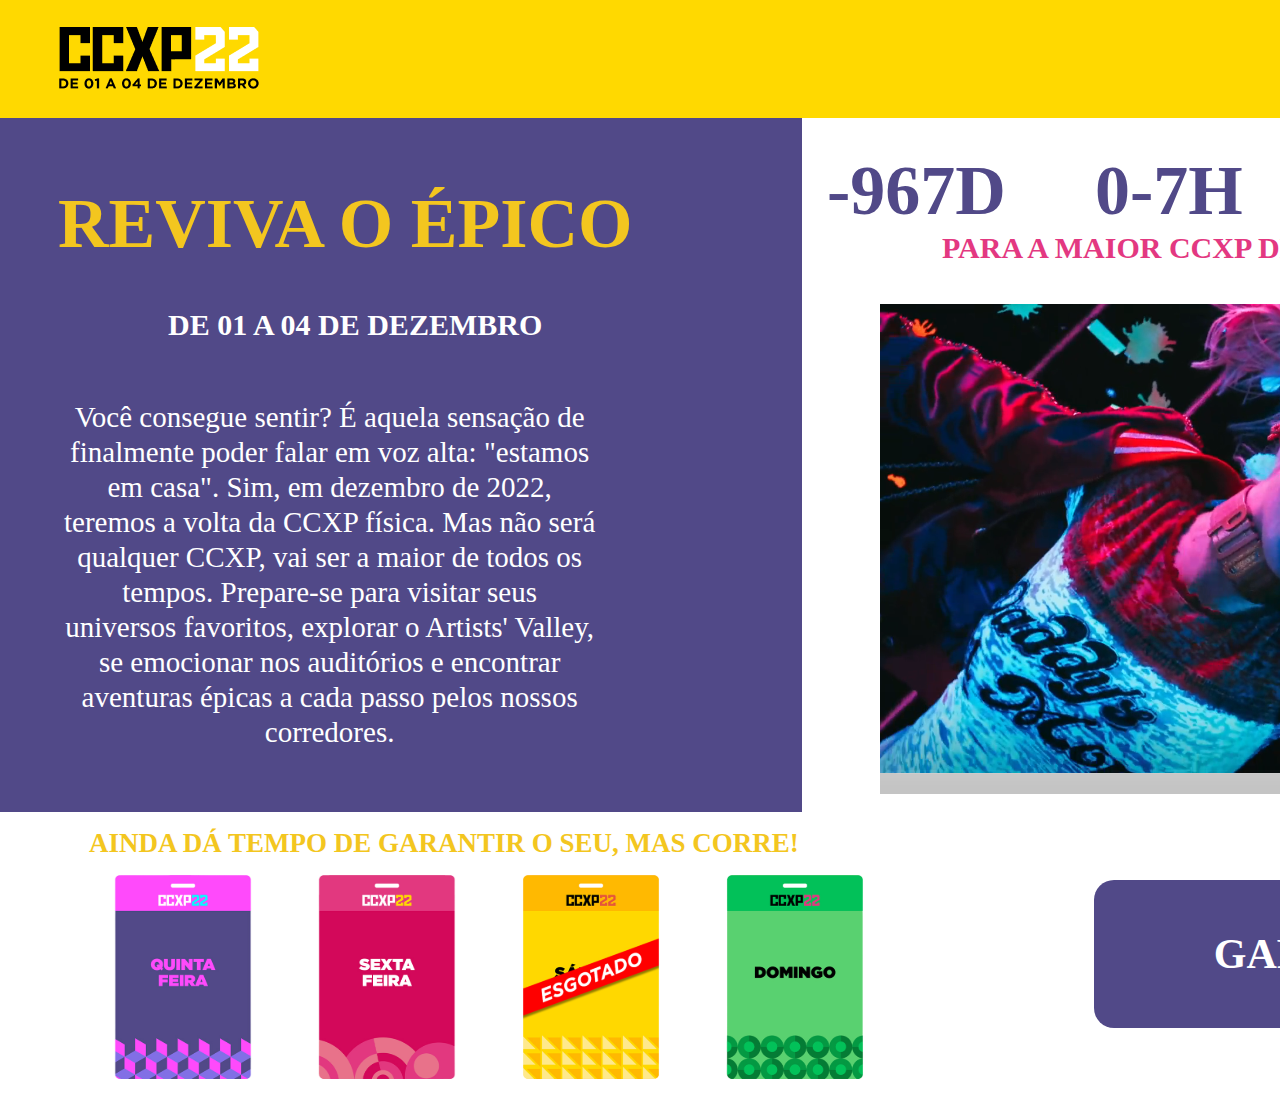
==== Index.html @ 61099a49 "Meu Projeto CCXP" ====
<!DOCTYPE html>
<html lang="pt-br">
<head>
    <meta charset="UTF-8">
    <meta http-equiv="X-UA-Compatible" content="IE=edge">
    <meta name="viewport" content="width=device-width, initial-scale=1.0">
    <title> CCXP </title>
    <link rel="stylesheet" href="Style.css">
</head>
<body>
    <header>
        <img id="ccxp" src="Imagens/ccxp 2 1.svg">
    </header>
    <section class="colunas">
    <div id="blckrox">
        <div>
            <h1 id="titt">REVIVA O ÉPICO</h1>

            <h3 id="subtt">DE 01 A 04 DE DEZEMBRO</h3>
        </div>
        <div>
            <p id="texto">
                Você consegue sentir? É aquela sensação de <br>
                finalmente poder falar em voz alta: "estamos <br> 
                em casa". Sim, em dezembro de 2022, <br>
                teremos a volta da CCXP física. Mas não será <br>
                qualquer CCXP, vai ser a maior de todos os<br> 
                tempos. Prepare-se para visitar seus <br>
                universos favoritos, explorar o Artists' Valley, <br> 
                se emocionar nos auditórios e encontrar <br> 
                aventuras épicas a cada passo pelos nossos <br>
                corredores.
            </p>
        </div>

    </div id="blckwht">
    
        <div class="timer">
            <h1 id="dia"> 00D </h1>
            <h1 id="hora"> 00H </h1>
            <h1 id="minuto"> 00M </h1>
            <h1 id="segundo"> 00S </h1>
            <p id="msgvid"> PARA A MAIOR CCXP DE TODOS OS TEMPOS</p>
            <video autoplay loop muted controls="false"><source src="Video/Arlequina.mp4" type="video/mp4"></video>
            <section >
                <h3 id="msging"> AINDA DÁ TEMPO DE GARANTIR O SEU, MAS CORRE! </h3>
                <ul>
                    <li><img class="ingressos" id="ing1" src="Imagens/image 5.svg"></li>
                    <li><img class="ingressos" id="ing2" src="Imagens/image 3.svg"></li>
                    <li><img class="ingressos" id="ing3" src="Imagens/image 2.svg"></li>
                    <li><img class="ingressos" id="ing4" src="Imagens/image 4.svg"></li>
                </ul>
                <button > GARANTA O SEU! </button>
            </section>
        </div>
    </section>
    <script src="Script.js"></script>
</body>
</html>
---- Style.css ----
*{
    font-family: 'Verdana';
    color: black;
    font-style: normal;
    margin: 0;
    height: 500px;
}

header {
    width: 100%;
    height: 118px;
    background: #FFD900;
}

#ccxp {
    padding: 27px 0px 0px 58px;
    width: 202px;
    height: 63px;
}

#blckrox {
    width: 802px;
    height: 694px;
    background-color: #514988;
}

.colunas {
    display: grid;
    grid-auto-flow: column;
}

#titt {
    position: absolute;
    width: 676px;
    height: 149px;
    left: 58px;
    top: 149px;
    font-weight: 700;
    font-size: 70px;
    line-height: 85px;
    display: flex;
    align-items: center;
    text-align: center;
    color: #F3C61F;
}

#subtt {
    position: absolute;
    color: #ffffff;
    width: 676px;
    height: 149px;
    left: 168px;
    top: 250px;
    font-weight: 700;
    font-size: 30px;
    line-height: 85px;
    display: flex;
    align-items: center;
    text-align: center;
    
}

#texto {
    position: absolute;
    width: 678px;
    height: 350px;
    left: 64px;
    top: 400px;

    font-weight: 400;
    font-size: 29px;
    line-height: 35px;
    display: flex;
    align-items: center;
    text-align: center;
    color: #ffffff;
}

#dia { 
    position: absolute;
    width: 239px;
    height: 175px;
    left: 802px;
    top: 103px;
    font-weight: 700;
    font-size: 70px;
    line-height: 85px;
    display: flex;
    align-items: center;
    text-align: center;
    color: #514988;
    padding: 0px 0px 0px 25px;
}

#hora {
    position: absolute;
    width: 270px;
    height: 175px;
    left: 1050px;
    top: 103px;
    font-weight: 700;
    font-size: 70px;
    line-height: 85px;
    display: flex;
    align-items: center;
    text-align: center;
    color: #514988;
    padding: 0px 0px 0px 45px;
}

#minuto{
    position: absolute;
    width: 270px;
    height: 175px;
    left: 1300px;
    top: 103px;
    font-weight: 700;
    font-size: 70px;
    line-height: 85px;
    display: flex;
    align-items: center;
    text-align: center;
    color: #514988;
    padding: 0px 0px 0px 40px;
} 

#segundo{
    position: absolute;
    width: 239px;
    height: 175px;
    left: 1530px;
    top: 103px;
    font-weight: 700;
    font-size: 70px;
    line-height: 85px;
    display: flex;
    align-items: center;
    text-align: center;
    color: #514988;
    padding: 0px 0px 0px 40px;
}

#msgvid {
    font-weight: 700;
    color: #E33881;
    font-size: 30px;
    line-height: 36px;
    text-align: center;
    position: absolute;
    width: 741px;
    height: 36px;
    left: 942px;
    top: 230px;

    display: flex;
    align-items: center;
    text-align: center;

    color: #E33881;
}

#msging {
    position: absolute;
    width: 800px;
    height: 33px;
    left: 89px;
    top: 827px;

    font-family: 'Verdana';
    font-style: normal;
    font-weight: 700;
    font-size: 27px;
    line-height: 33px;

    display: flex;
    align-items: center;
    text-align: center;

    color: #F3C61F;
}

ul {
    list-style-type: none;
    display: flex;
}

li {
    display: flex;
    text-align: center;
    width: 204px;
    height: 204px;
    font-family: 'Raleway';
    font-size: 36px;
}

#ing1 {
    position: absolute;
    width: 204px;
    height: 204px;
    left: 81px;
    top: 875px;
}

#ing2 {
    position: absolute;
    width: 204px;
    height: 204px;
    left: 285px;
    top: 875px;
}

#ing3 {
    position: absolute;
    width: 204px;
    height: 204px;
    left: 489px;
    top: 875px;
}

#ing4 {
    position: absolute;
    width: 204px;
    height: 204px;
    left: 693px;
    top: 875px;
}

video{
    position: absolute;
    width: 880px;
    height: 510px;
    left: 880px;
    top: 284px;
    
}

button {
    display: block;
    font-size: 42px;
    border:0;
    color: #ffffff;
    background-color: #514988;
    border-radius: 20px;
    font-weight: bold;
    transition: all ease 0.3s;
    position: absolute;
    width: 596px;
    height: 148px;
    left: 1094px;
    top: 880px;
}

button:hover {
    background-color: #F3C61F;
}
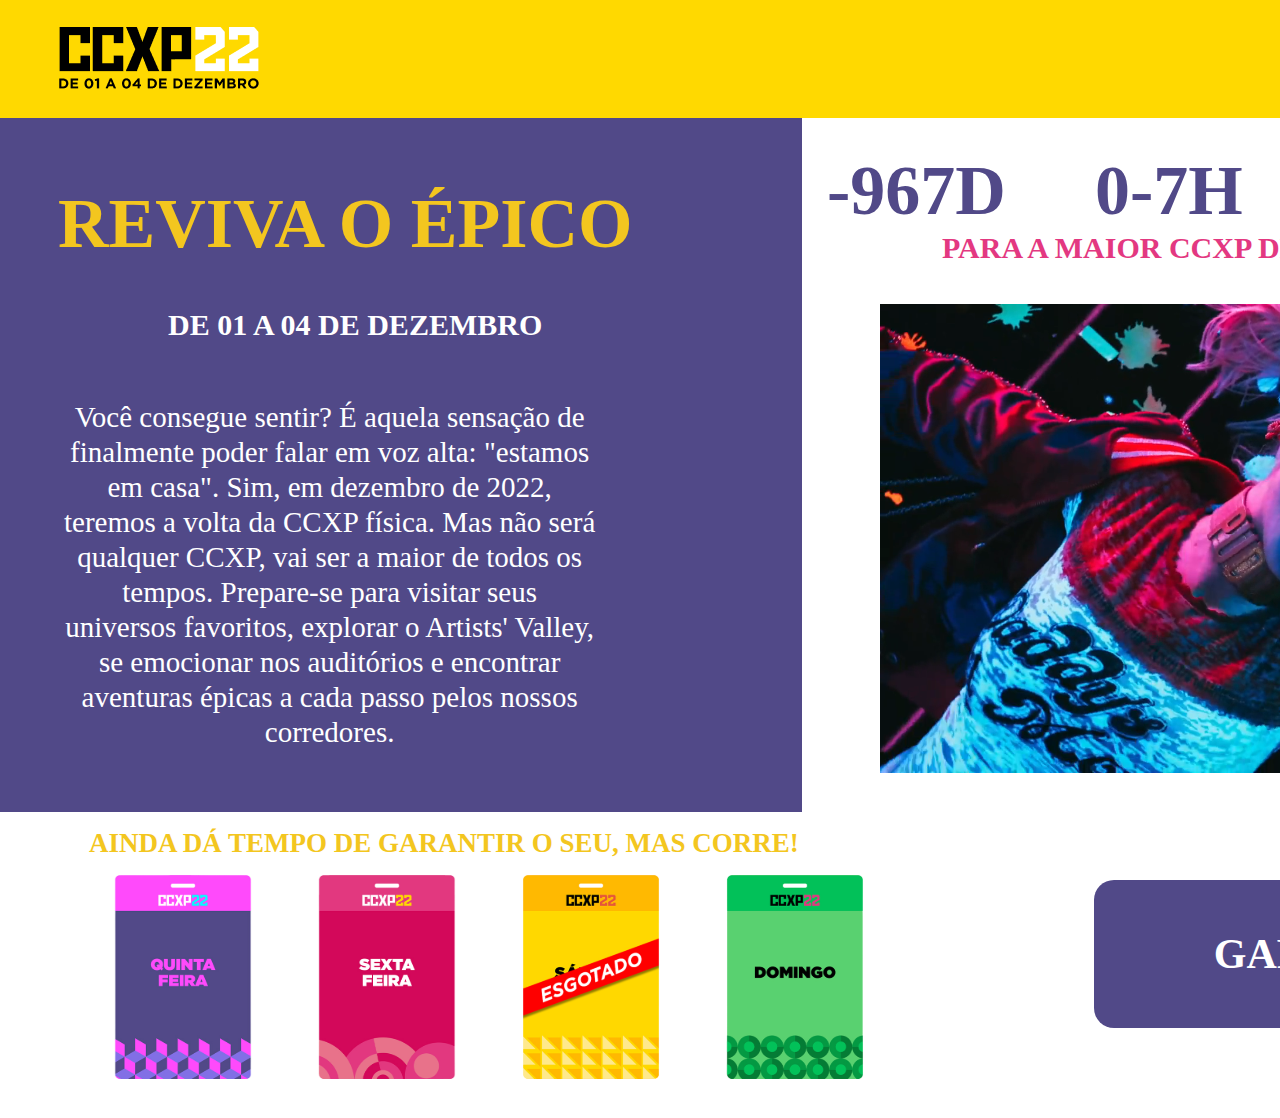
==== commit 86a99ce0: "excluindo algumas tag" ====
--- a/Index.html
+++ b/Index.html
@@ -33,15 +33,15 @@
             </p>
         </div>
 
-    </div id="blckwht">
+    </div>
     
-        <div class="timer">
-            <h1 id="dia"> 00D </h1>
-            <h1 id="hora"> 00H </h1>
-            <h1 id="minuto"> 00M </h1>
-            <h1 id="segundo"> 00S </h1>
+        <div>
+            <h1 id="dia"> 00 </h1>
+            <h1 id="hora"> 00 </h1>
+            <h1 id="minuto"> 00 </h1>
+            <h1 id="segundo"> 00 </h1>
             <p id="msgvid"> PARA A MAIOR CCXP DE TODOS OS TEMPOS</p>
-            <video autoplay loop muted controls="false"><source src="Video/Arlequina.mp4" type="video/mp4"></video>
+            <video autoplay loop muted ><source src="Video/Arlequina.mp4" type="video/mp4"></video>
             <section >
                 <h3 id="msging"> AINDA DÁ TEMPO DE GARANTIR O SEU, MAS CORRE! </h3>
                 <ul>
--- a/Style.css
+++ b/Style.css
@@ -4,31 +4,27 @@
     font-style: normal;
     margin: 0;
     height: 500px;
-}
-
+    color: #ffffff;
+}
 header {
     width: 100%;
     height: 118px;
     background: #FFD900;
 }
-
 #ccxp {
     padding: 27px 0px 0px 58px;
     width: 202px;
     height: 63px;
 }
-
 #blckrox {
     width: 802px;
     height: 694px;
     background-color: #514988;
 }
-
 .colunas {
     display: grid;
     grid-auto-flow: column;
 }
-
 #titt {
     position: absolute;
     width: 676px;
@@ -43,10 +39,8 @@
     text-align: center;
     color: #F3C61F;
 }
-
 #subtt {
     position: absolute;
-    color: #ffffff;
     width: 676px;
     height: 149px;
     left: 168px;
@@ -59,7 +53,6 @@
     text-align: center;
     
 }
-
 #texto {
     position: absolute;
     width: 678px;
@@ -73,9 +66,7 @@
     display: flex;
     align-items: center;
     text-align: center;
-    color: #ffffff;
-}
-
+}
 #dia { 
     position: absolute;
     width: 239px;
@@ -91,7 +82,6 @@
     color: #514988;
     padding: 0px 0px 0px 25px;
 }
-
 #hora {
     position: absolute;
     width: 270px;
@@ -107,7 +97,6 @@
     color: #514988;
     padding: 0px 0px 0px 45px;
 }
-
 #minuto{
     position: absolute;
     width: 270px;
@@ -123,7 +112,6 @@
     color: #514988;
     padding: 0px 0px 0px 40px;
 } 
-
 #segundo{
     position: absolute;
     width: 239px;
@@ -139,7 +127,6 @@
     color: #514988;
     padding: 0px 0px 0px 40px;
 }
-
 #msgvid {
     font-weight: 700;
     color: #E33881;
@@ -151,14 +138,11 @@
     height: 36px;
     left: 942px;
     top: 230px;
-
-    display: flex;
-    align-items: center;
-    text-align: center;
-
+    display: flex;
+    align-items: center;
+    text-align: center;
     color: #E33881;
 }
-
 #msging {
     position: absolute;
     width: 800px;
@@ -178,12 +162,10 @@
 
     color: #F3C61F;
 }
-
 ul {
     list-style-type: none;
     display: flex;
 }
-
 li {
     display: flex;
     text-align: center;
@@ -192,7 +174,6 @@
     font-family: 'Raleway';
     font-size: 36px;
 }
-
 #ing1 {
     position: absolute;
     width: 204px;
@@ -200,7 +181,6 @@
     left: 81px;
     top: 875px;
 }
-
 #ing2 {
     position: absolute;
     width: 204px;
@@ -208,7 +188,6 @@
     left: 285px;
     top: 875px;
 }
-
 #ing3 {
     position: absolute;
     width: 204px;
@@ -216,7 +195,6 @@
     left: 489px;
     top: 875px;
 }
-
 #ing4 {
     position: absolute;
     width: 204px;
@@ -224,7 +202,6 @@
     left: 693px;
     top: 875px;
 }
-
 video{
     position: absolute;
     width: 880px;
@@ -233,12 +210,11 @@
     top: 284px;
     
 }
-
 button {
     display: block;
     font-size: 42px;
     border:0;
-    color: #ffffff;
+    
     background-color: #514988;
     border-radius: 20px;
     font-weight: bold;
@@ -249,7 +225,6 @@
     left: 1094px;
     top: 880px;
 }
-
 button:hover {
     background-color: #F3C61F;
 }